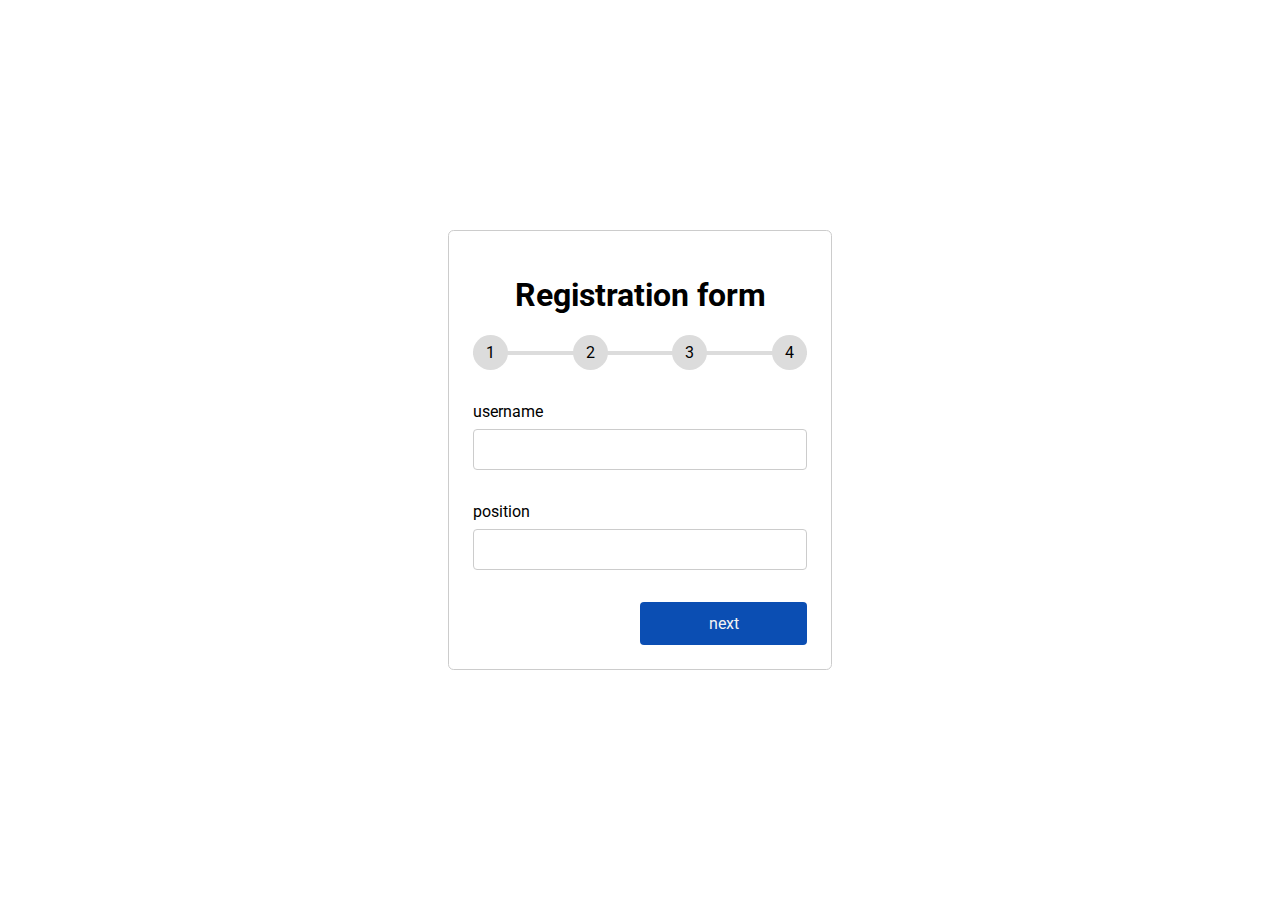
==== step-form/index.html @ 060ca1f6 "add step form v.1" ====
<!DOCTYPE html>
<html lang="en">
<head>
    <meta charset="UTF-8">
    <meta http-equiv="X-UA-Compatible" content="IE=edge">
    <meta name="viewport" content="width=device-width, initial-scale=1.0">
    <link rel="preconnect" href="https://fonts.googleapis.com">
    <link rel="preconnect" href="https://fonts.gstatic.com" crossorigin>
    <link href="https://fonts.googleapis.com/css2?family=Roboto:wght@400;700&display=swap" rel="stylesheet">
    <link rel="stylesheet" href="./css/style.css">
    <script src="./js/main.js" defer></script>
    <title>Form</title>
</head>
<body>
    
    <form class="form" action="#">
        <h1 class="form__title">Registration form</h1>

        <div class="progress__bar">
            <div class="progress__step" data-title="Intro"></div>
            <div class="progress__step" data-title="Contact"></div>
            <div class="progress__step" data-title="ID"></div>
            <div class="progress__step" data-title="Password"></div>
        </div>

        <div class="form__step form__step-active">
            <div class="input__group">
                <label for="username">username</label>
                <input type="text" name="Username" id="username">
            </div>
            <div class="input__group">
                <label for="position">position</label>
                <input type="text" name="position" id="position">
            </div>
            <div>
                <a class="btn btn__next width-50 ml-auto" href="#">next</a>
            </div>
        </div>

        <div class="form__step">
            <div class="input__group">
                <label for="phone">phone</label>
                <input type="text" name="phone" id="phone">
            </div>
            <div class="input__group">
                <label for="email">email</label>
                <input type="text" name="email" id="email">
            </div>
            <div class="btns__group">
                <a class="btn btn__previous" href="#">previous</a>
                <a class="btn btn__next" href="#">next</a>
            </div>
        </div>

        <div class="form__step">
            <div class="input__group">
                <label for="dob">date of birth</label>
                <input type="date" name="dob" id="dob">
            </div>
            <div class="input__group">
                <label for="ID">national ID</label>
                <input type="number" name="ID" id="ID">
            </div>
            <div class="btns__group">
                <a class="btn btn__previous" href="#">previous</a>
                <a class="btn btn__next" href="#">next</a>
            </div>
        </div>

        <div class="form__step">
            <div class="input__group">
                <label for="password">Password</label>
                <input type="password" name="password" id="password">
            </div>
            <div class="input__group">
                <label for="confirmPassword">Confirm Password</label>
                <input type="number" name="confirmPassword" id="confirmPassword">
            </div>
            <div class="btns__group">
                <a class="btn btn__previous" href="#">previous</a>
                <input class="btn" type="submit" value="Submit">
            </div>
        </div>
    </form>

</body>
</html>
---- step-form/css/style.css ----
:root {
    --primary-color: rgba(11, 78, 179)
}

*,
*::after,
*::before {
    box-sizing: border-box;
}
body {
    font-family: 'Roboto', sans-serif;
    margin: 0;
    display: grid;
    place-items: center;
    min-height: 100vh;
}
label {
    display: block;
    margin-bottom: .5rem;
}
input {
    display: block;
    width: 100%;
    padding: .75rem;
    border: 1px solid #ccc;
    border-radius: .25rem;
}
.width-50 {
    width: 50%;
}
.ml-auto {
    margin-left: auto;
}

.progress__bar {
    position: relative;
    display: flex;
    justify-content: space-between;
    counter-reset: step;
}
.progress__bar::before {
    content: '';
    position: absolute;
    top: 50%;
    transform: translateY(-50%);
    height: 4px;
    width: 100%;
    background-color: #dcdcdc;
    z-index: -1;
}
.progress__step {
    width: 35px;
    height: 35px;
    background-color: #dcdcdc;
    border-radius: 50%;
    display: flex;
    justify-content: center;
    align-items: center;
}
.progress__step::before {
    counter-increment: step;
    content: counter(step);
}


.form {
    width: clamp(320px, 30%, 430px);
    margin: 0 auto;
    border: 1px solid #ccc;
    border-radius: .35rem;
    padding: 1.5rem;
}
.form__step {
    display: none;
}
.form__step-active {
    display: block;
}
.form__title {
    text-align: center;
}
.input__group {
    margin: 2rem 0;
}
.btns__group {
    display: grid;
    grid-template-columns: repeat(2, 1fr);
    gap: 1.5rem;
}
.btn {
    padding: .75rem;
    display: block;
    text-decoration: none;
    background-color: var(--primary-color);
    color: #f3f3f3;
    text-align: center;
    border-radius: .25rem;
    cursor: pointer;
    transition: .3s;
}

.btn:hover {
    box-shadow: 0 0 0 2px #fff, 0 0 0 3px var(--primary-color);
}
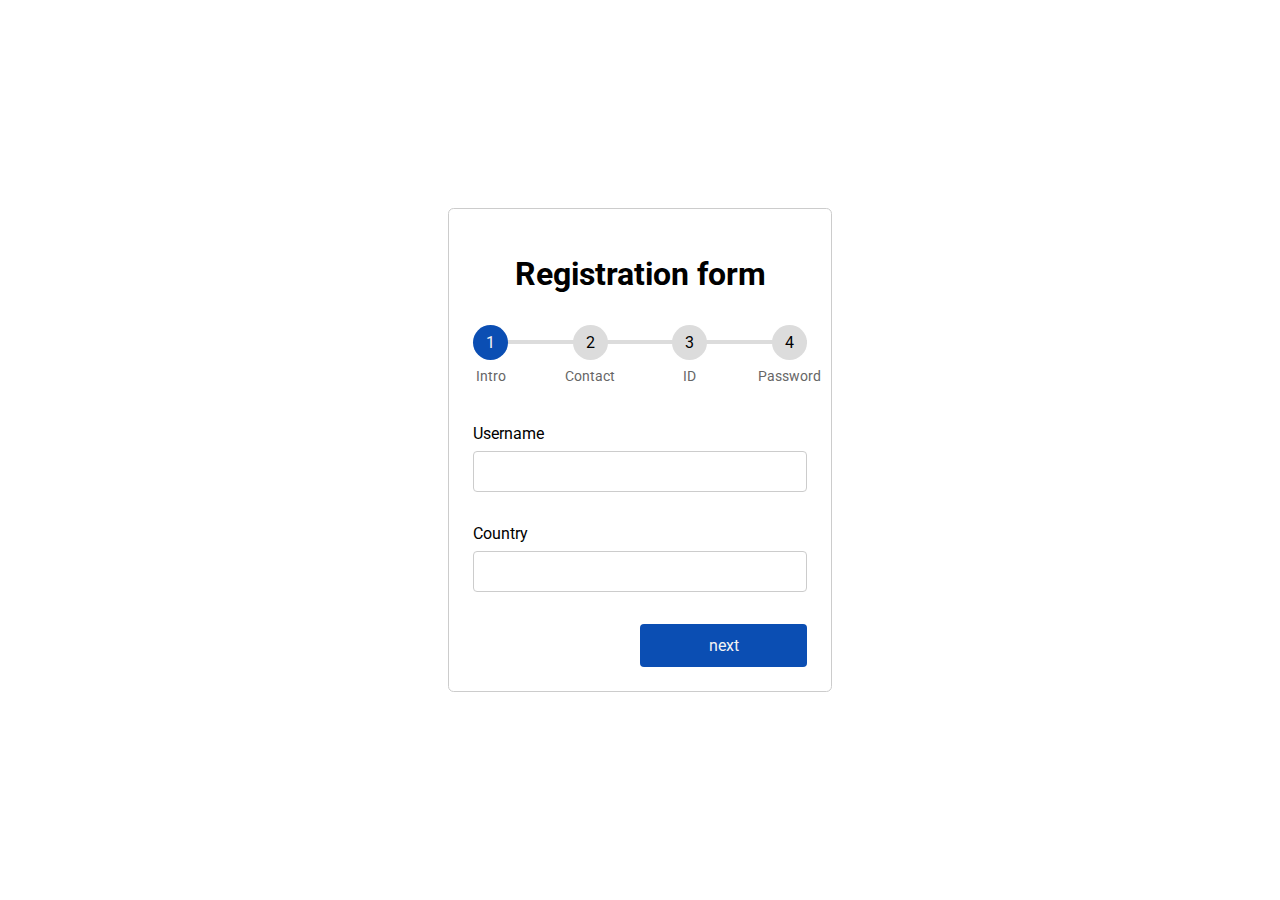
==== commit 4da87242: "step-form v2" ====
--- a/step-form/index.html
+++ b/step-form/index.html
@@ -17,7 +17,8 @@
         <h1 class="form__title">Registration form</h1>
 
         <div class="progress__bar">
-            <div class="progress__step" data-title="Intro"></div>
+            <div class="progress" id="progress"></div>
+            <div class="progress__step progress__step-active" data-title="Intro"></div>
             <div class="progress__step" data-title="Contact"></div>
             <div class="progress__step" data-title="ID"></div>
             <div class="progress__step" data-title="Password"></div>
@@ -25,11 +26,11 @@
 
         <div class="form__step form__step-active">
             <div class="input__group">
-                <label for="username">username</label>
+                <label for="username">Username</label>
                 <input type="text" name="Username" id="username">
             </div>
             <div class="input__group">
-                <label for="position">position</label>
+                <label for="position">Country</label>
                 <input type="text" name="position" id="position">
             </div>
             <div>
@@ -39,12 +40,12 @@
 
         <div class="form__step">
             <div class="input__group">
-                <label for="phone">phone</label>
+                <label for="phone">Phone</label>
                 <input type="text" name="phone" id="phone">
             </div>
             <div class="input__group">
-                <label for="email">email</label>
-                <input type="text" name="email" id="email">
+                <label for="email">Email</label>
+                <input type="email" name="email" id="email">
             </div>
             <div class="btns__group">
                 <a class="btn btn__previous" href="#">previous</a>
@@ -54,12 +55,12 @@
 
         <div class="form__step">
             <div class="input__group">
-                <label for="dob">date of birth</label>
+                <label for="dob">Date of birth</label>
                 <input type="date" name="dob" id="dob">
             </div>
             <div class="input__group">
-                <label for="ID">national ID</label>
-                <input type="number" name="ID" id="ID">
+                <label for="Place">Place of Birth</label>
+                <input type="number" name="Place" id="Place">
             </div>
             <div class="btns__group">
                 <a class="btn btn__previous" href="#">previous</a>
@@ -74,7 +75,7 @@
             </div>
             <div class="input__group">
                 <label for="confirmPassword">Confirm Password</label>
-                <input type="number" name="confirmPassword" id="confirmPassword">
+                <input type="password" name="confirmPassword" id="confirmPassword">
             </div>
             <div class="btns__group">
                 <a class="btn btn__previous" href="#">previous</a>
--- a/step-form/css/style.css
+++ b/step-form/css/style.css
@@ -37,8 +37,10 @@
     display: flex;
     justify-content: space-between;
     counter-reset: step;
+    margin: 2rem 0 4rem;
 }
-.progress__bar::before {
+.progress__bar::before,
+.progress {
     content: '';
     position: absolute;
     top: 50%;
@@ -47,6 +49,11 @@
     width: 100%;
     background-color: #dcdcdc;
     z-index: -1;
+}
+.progress {
+    background-color: var(--primary-color);
+    width: 0%;
+    transition: .3s;
 }
 .progress__step {
     width: 35px;
@@ -61,8 +68,17 @@
     counter-increment: step;
     content: counter(step);
 }
-
-
+.progress__step::after {
+    content: attr(data-title);
+    position: absolute;
+    top: calc(100% - -0.5rem);
+    font-size: .85rem;
+    color: #666;
+}
+.progress__step-active {
+    background-color: var(--primary-color);
+    color: #f3f3f3;
+}
 .form {
     width: clamp(320px, 30%, 430px);
     margin: 0 auto;
@@ -72,6 +88,8 @@
 }
 .form__step {
     display: none;
+    transform-origin: top;
+    animation: animate .5s;
 }
 .form__step-active {
     display: block;
@@ -82,6 +100,18 @@
 .input__group {
     margin: 2rem 0;
 }
+
+@keyframes animate {
+    from {
+        transform: scale(1, 0);
+        opacity: 0;
+    }
+    to {
+        transform: scale(1, 1);
+        opacity: 1;
+    }
+}
+
 .btns__group {
     display: grid;
     grid-template-columns: repeat(2, 1fr);
